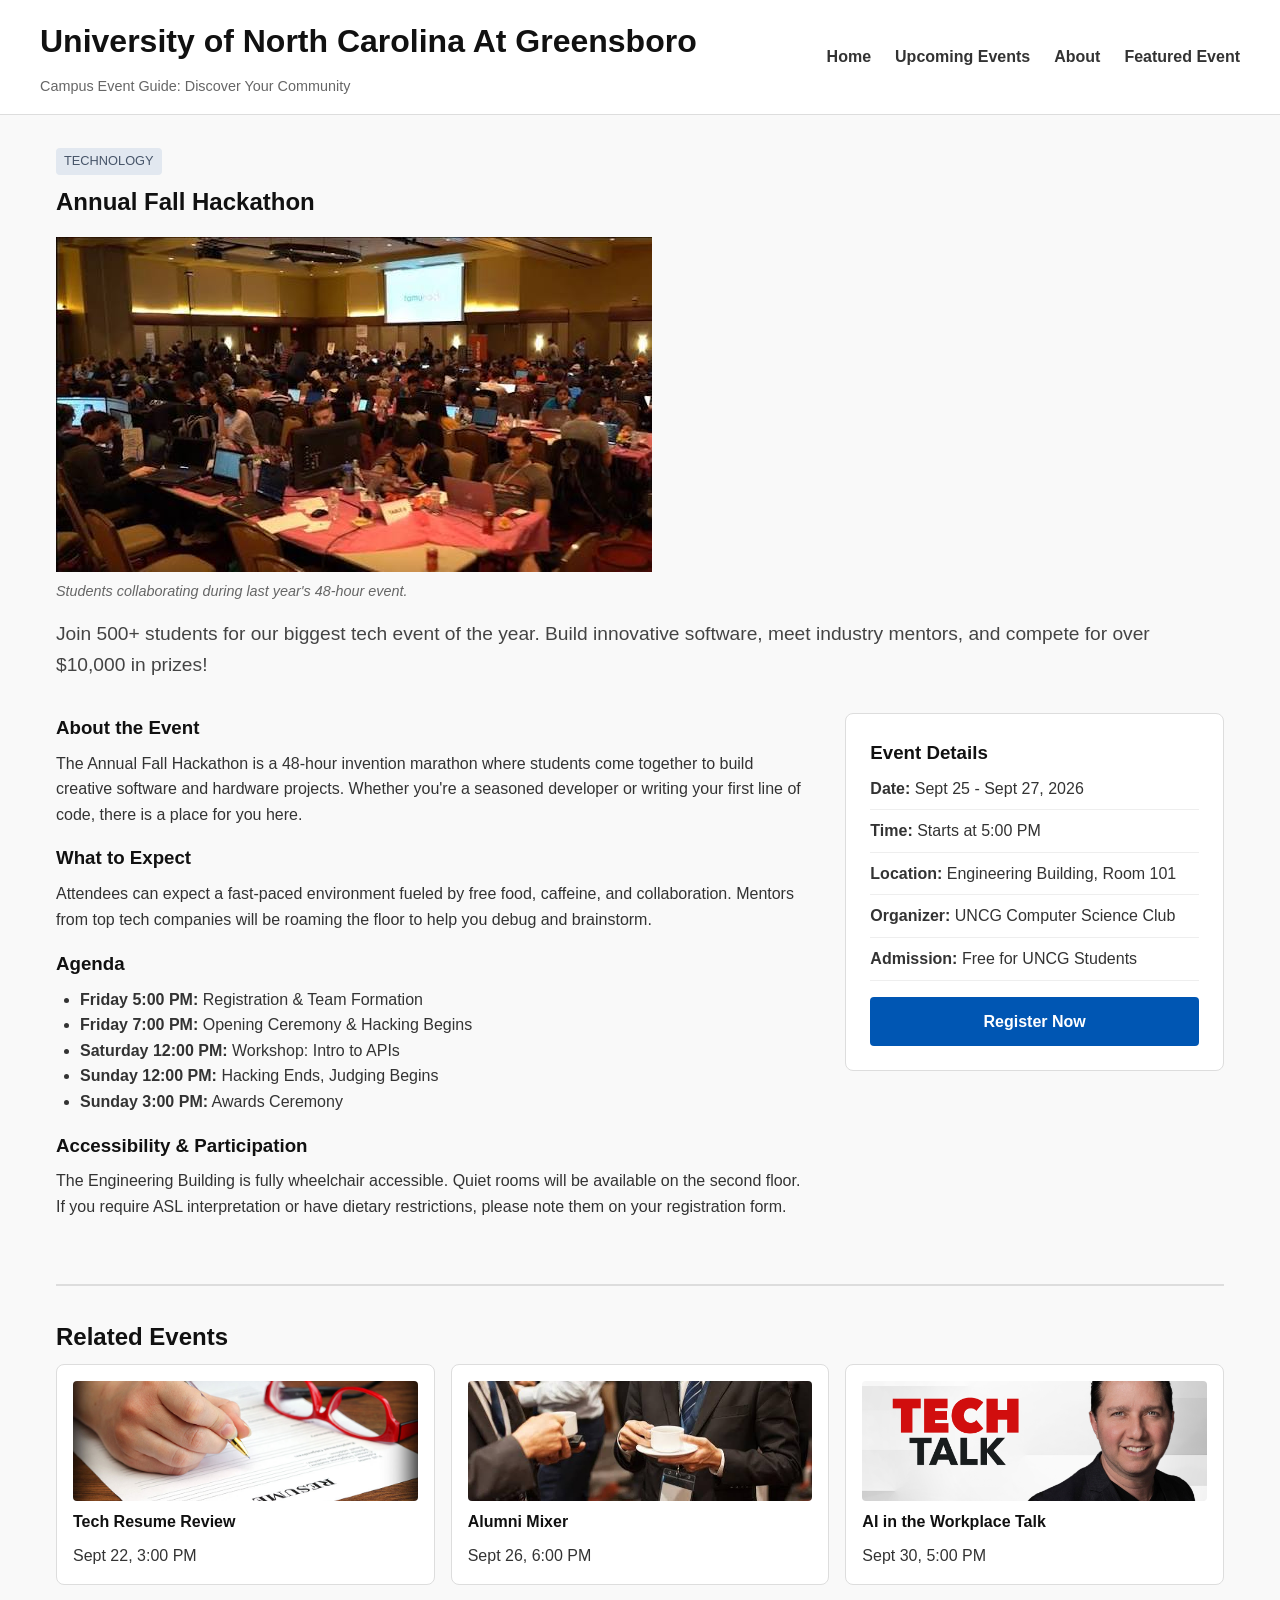
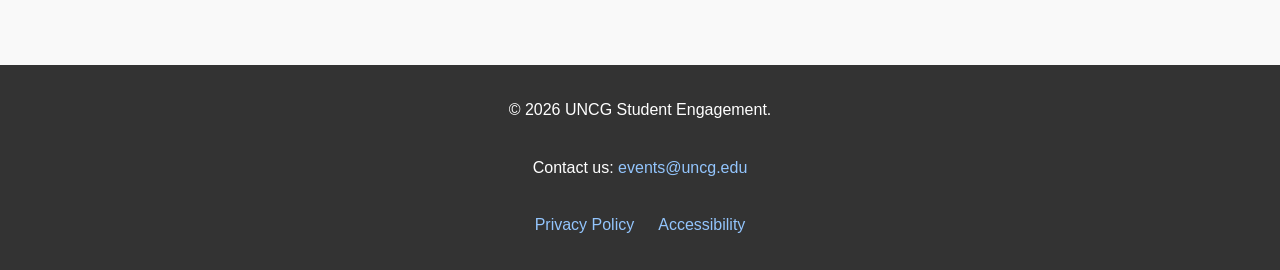
==== event.html @ 16bfea1f "Add HTML and CSS files for assignment 2" ====
<!DOCTYPE html>
<html lang="en">
<head>
    <meta charset="UTF-8">
    <meta name="viewport" content="width=device-width, initial-scale=1.0">
    <title>Annual Fall Hackathon - UNCG Event Guide</title>
    <link rel="stylesheet" href="css/styles.css">
</head>
<body>
    <header class="site-header">
        <div class="header-container">
            <div class="branding">
                <h1>University of North Carolina At Greensboro</h1>
                <p>Campus Event Guide: Discover Your Community</p>
            </div>
            <nav class="main-nav">
                <ul>
                    <li><a href="index.html">Home</a></li>
                    <li><a href="index.html#upcoming-events">Upcoming Events</a></li>
                    <li><a href="index.html#about">About</a></li>
                    <li><a href="event.html">Featured Event</a></li>
                </ul>
            </nav>
        </div>
    </header>

    <main>
        <article class="event-details">
            <header class="event-intro">
                <span class="category">Technology</span>
                <h2>Annual Fall Hackathon</h2>
                <figure>
                    <img src="images/event6.jpeg" alt="Large crowd of students working on laptops at the hackathon">
                    <figcaption>Students collaborating during last year's 48-hour event.</figcaption>
                </figure>
                <p class="intro-desc">Join 500+ students for our biggest tech event of the year. Build innovative software, meet industry mentors, and compete for over $10,000 in prizes!</p>
            </header>

            <div class="layout-grid">
                <div class="main-content">
                    <h3>About the Event</h3>
                    <p>The Annual Fall Hackathon is a 48-hour invention marathon where students come together to build creative software and hardware projects. Whether you're a seasoned developer or writing your first line of code, there is a place for you here.</p>
                    
                    <h3>What to Expect</h3>
                    <p>Attendees can expect a fast-paced environment fueled by free food, caffeine, and collaboration. Mentors from top tech companies will be roaming the floor to help you debug and brainstorm.</p>
                    
                    <h3>Agenda</h3>
                    <ul>
                        <li><strong>Friday 5:00 PM:</strong> Registration & Team Formation</li>
                        <li><strong>Friday 7:00 PM:</strong> Opening Ceremony & Hacking Begins</li>
                        <li><strong>Saturday 12:00 PM:</strong> Workshop: Intro to APIs</li>
                        <li><strong>Sunday 12:00 PM:</strong> Hacking Ends, Judging Begins</li>
                        <li><strong>Sunday 3:00 PM:</strong> Awards Ceremony</li>
                    </ul>

                    <h3>Accessibility & Participation</h3>
                    <p>The Engineering Building is fully wheelchair accessible. Quiet rooms will be available on the second floor. If you require ASL interpretation or have dietary restrictions, please note them on your registration form.</p>
                </div>

                <aside class="event-sidebar">
                    <h3>Event Details</h3>
                    <ul class="sidebar-list">
                        <li><strong>Date:</strong> Sept 25 - Sept 27, 2026</li>
                        <li><strong>Time:</strong> Starts at 5:00 PM</li>
                        <li><strong>Location:</strong> Engineering Building, Room 101</li>
                        <li><strong>Organizer:</strong> UNCG Computer Science Club</li>
                        <li><strong>Admission:</strong> Free for UNCG Students</li>
                    </ul>
                    <a href="#" class="btn btn-full">Register Now</a>
                </aside>
            </div>
        </article>

        <section class="related-events-section">
            <h2>Related Events</h2>
            <div class="related-events">
                <div class="compact-card">
                    <img src="images/event4.jpg" alt="Resume workshop">
                    <h4>Tech Resume Review</h4>
                    <time datetime="2026-09-22T15:00">Sept 22, 3:00 PM</time>
                </div>
                <div class="compact-card">
                    <img src="images/event7.jpeg" alt="Networking mixer">
                    <h4>Alumni Mixer</h4>
                    <time datetime="2026-09-26T18:00">Sept 26, 6:00 PM</time>
                </div>
                <div class="compact-card">
                    <img src="images/techtalk.png" alt="Tech talk">
                    <h4>AI in the Workplace Talk</h4>
                    <time datetime="2026-09-30T17:00">Sept 30, 5:00 PM</time>
                </div>
            </div>
        </section>
    </main>

    <footer class="site-footer">
        <div class="footer-content">
            <p>&copy; 2026 UNCG Student Engagement.</p>
            <p>Contact us: <a href="mailto:events@uncg.edu">events@uncg.edu</a></p>
            <nav class="footer-nav">
                <a href="#privacy">Privacy Policy</a>
                <a href="#accessibility">Accessibility</a>
            </nav>
        </div>
    </footer>
</body>
</html>
---- css/styles.css ----
/* =========================================
   CSSBase Styles
   ========================================= */
*, *::before, *::after {
    box-sizing: border-box;
    margin: 0;
    padding: 0;
}

body {
    font-family: 'Segoe UI', Tahoma, Geneva, Verdana, sans-serif;
    line-height: 1.6;
    color: #333;
    background-color: #f9f9f9;
}

img {
    max-width: 100%;
    height: auto;
    display: block;
}

a {
    color: #0056b3;
    text-decoration: none;
}

a:hover {
    text-decoration: underline;
}


h1, h2, h3, h4 {
    margin-bottom: 0.5rem;
    color: #111;
}

p, ul {
    margin-bottom: 1rem;
}

ul {
    padding-left: 1.5rem;
}

.btn {
    display: inline-block;
    background-color: #0056b3;
    color: #fff;
    padding: 0.75rem 1.5rem;
    border-radius: 4px;
    font-weight: bold;
    text-align: center;
}

.btn:hover {
    background-color: #004494;
    text-decoration: none;
}

.btn-full {
    display: block;
    width: 100%;
}

.category {
    display: inline-block;
    background-color: #e2e8f0;
    color: #475569;
    padding: 0.2rem 0.5rem;
    font-size: 0.8rem;
    border-radius: 4px;
    text-transform: uppercase;
    margin-bottom: 0.5rem;
}

/* =========================================
   Header &Navigation
   ========================================= */
.site-header {
    background-color: #fff;
    border-bottom: 1px solid #ddd;
    padding: 1rem;
}

.header-container {
    max-width: 1200px;
    margin: 0 auto;
    display: flex;
    flex-direction: column;
    align-items: center;
    gap: 1rem;
}

.branding p {
    font-size: 0.9rem;
    color: #666;
    margin: 0;
}

.main-nav ul {
    list-style: none;
    padding: 0;
    margin: 0;
    display: flex;
    flex-wrap: wrap;
    gap: 1.5rem;
    justify-content: center;
}

.main-nav a {
    font-weight: bold;
    color: #333;
}

/* =========================================
   MainContent
   ========================================= */
main {
    max-width: 1200px;
    margin: 0 auto;
    padding: 2rem 1rem;
}

.hero {
    text-align: center;
    margin-bottom: 3rem;
}

.hero-content {
    margin-bottom: 2rem;
}

/* Upcoming Events Grid */
.upcoming-events {
    margin-bottom: 3rem;
}

.events-grid {
    display: grid;
    grid-template-columns: 1fr;
    gap: 1.5rem;
}

.event-card {
    background-color: #fff;
    border: 1px solid #ddd;
    border-radius: 8px;
    overflow: hidden;
    display: flex;
    flex-direction: column;
}

.event-card img {
    height: 200px;
    object-fit: cover;
    width: 100%;
}

.card-content {
    padding: 1.5rem;
    flex-grow: 1;
}

.card-content time, .card-content .location {
    font-size: 0.9rem;
    color: #555;
    display: block;
}

.card-content .desc {
    margin-top: 1rem;
}

/* About Section */
.about-section {
    background-color: #fff;
    padding: 2rem;
    border-radius: 8px;
    border: 1px solid #ddd;
}

/* =========================================
   Event Details Page
   ========================================= */
.event-intro {
    margin-bottom: 2rem;
}

.event-intro figure {
    margin: 1rem 0;
}

.event-intro figcaption {
    font-size: 0.9rem;
    color: #666;
    font-style: italic;
    margin-top: 0.5rem;
}

.intro-desc {
    font-size: 1.2rem;
    color: #444;
}

/* Main vs Sidebar */
.layout-grid {
    display: grid;
    grid-template-columns: 1fr;
    gap: 2rem;
    margin-bottom: 3rem;
}

.sidebar-list {
    list-style: none;
    padding: 0;
}

.sidebar-list li {
    margin-bottom: 0.5rem;
    padding-bottom: 0.5rem;
    border-bottom: 1px solid #eee;
}

.event-sidebar {
    background-color: #fff;
    padding: 1.5rem;
    border: 1px solid #ddd;
    border-radius: 8px;
    align-self: start;
}

/* Related Events (Flexbox) */
.related-events-section {
    border-top: 2px solid #ddd;
    padding-top: 2rem;
}

.related-events {
    display: flex;
    flex-wrap: wrap;
    gap: 1rem;
    justify-content: space-between;
}

.compact-card {
    background-color: #fff;
    border: 1px solid #ddd;
    border-radius: 8px;
    padding: 1rem;
    flex: 1 1 300px;
}

.compact-card img {
    height: 120px;
    object-fit: cover;
    width: 100%;
    border-radius: 4px;
    margin-bottom: 0.5rem;
}

/* =========================================
   Footer
   ========================================= */
.site-footer {
    background-color: #333;
    color: #fff;
    text-align: center;
    padding: 2rem 1rem;
    margin-top: 3rem;
}

.site-footer a {
    color: #93c5fd;
}

.footer-content {
    display: flex;
    flex-direction: column;
    gap: 1rem;
    align-items: center;
}

.footer-nav {
    display: flex;
    gap: 1.5rem;
}

/* =========================================
   Media Queries
   ========================================= */


@media (min-width: 768px) {
    .header-container {
        flex-direction: row;
        justify-content: space-between;
    }
    
    .events-grid {
        grid-template-columns: repeat(2, 1fr);
    }
    
    .layout-grid {
        grid-template-columns: 2fr 1fr;
    }
}


@media (min-width: 1024px) {
    .events-grid {
        grid-template-columns: repeat(3, 1fr);
    }
    
    
    .featured-card {
        grid-column: span 2;
    }
}
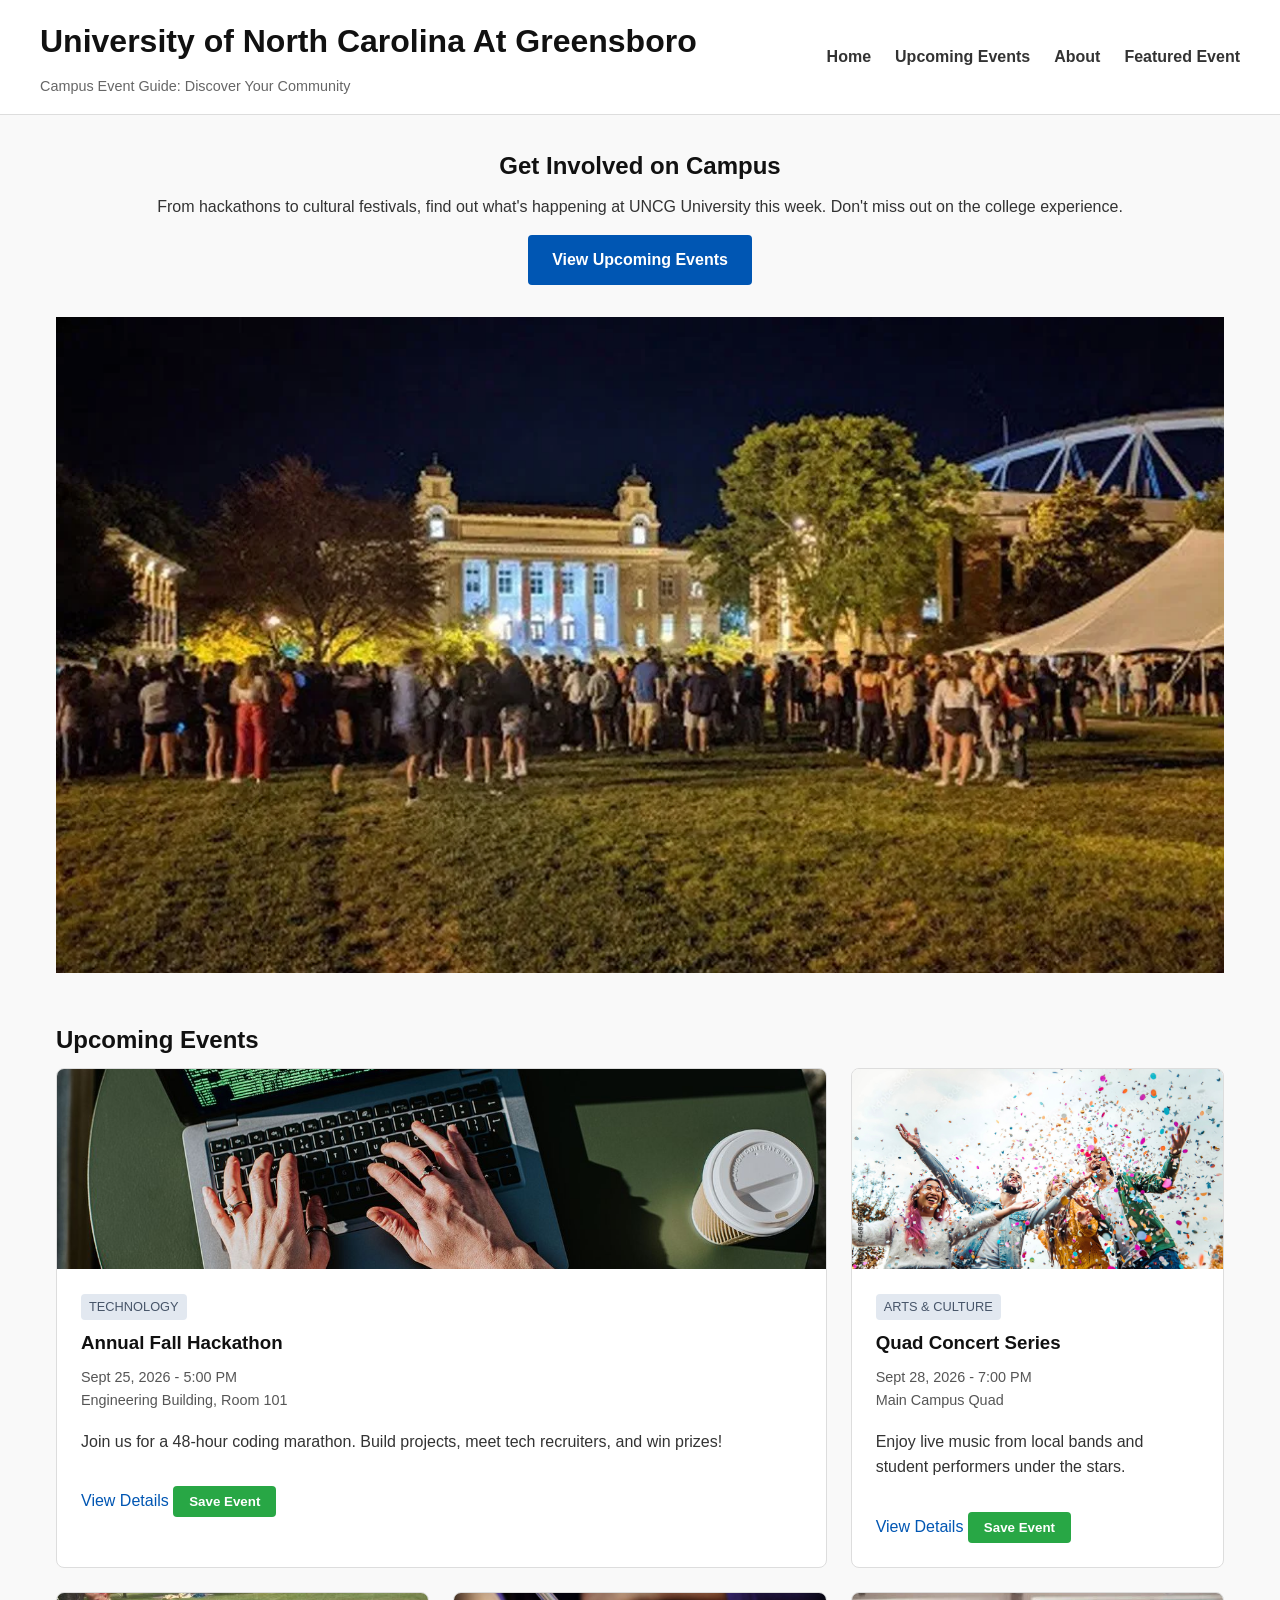
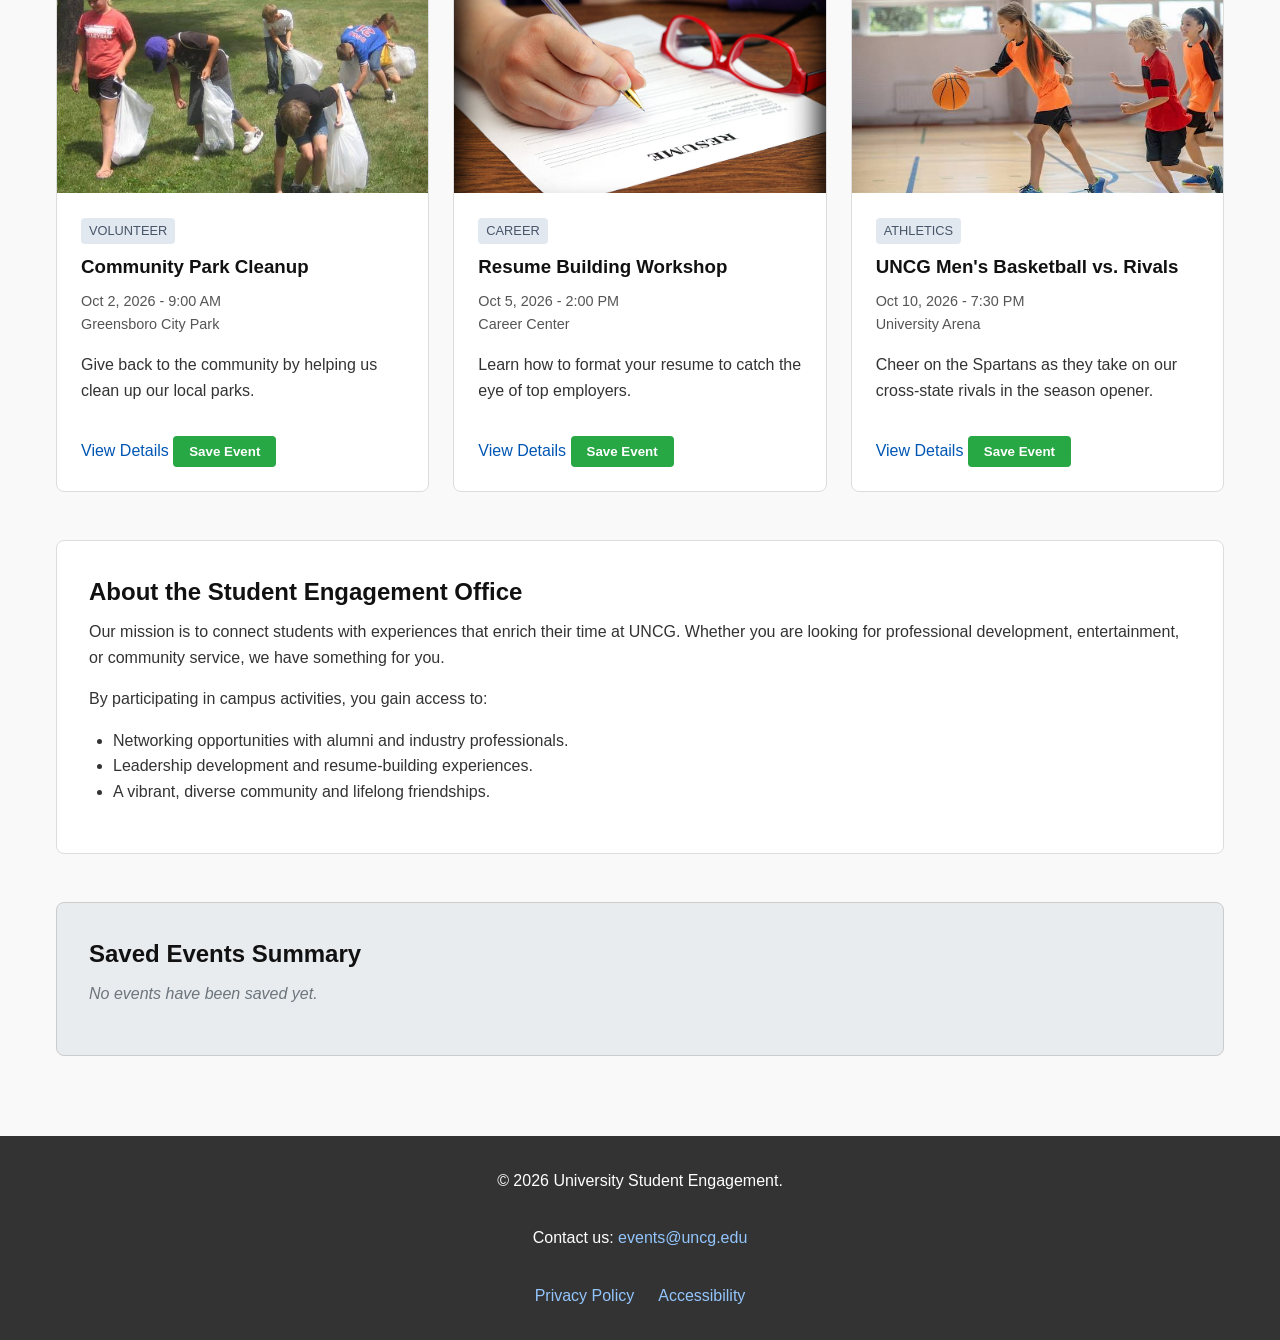
==== commit b086eb22: "Complete Assignment 3 JS enhancements" ====
--- a/event.html
+++ b/event.html
@@ -3,8 +3,9 @@
 <head>
     <meta charset="UTF-8">
     <meta name="viewport" content="width=device-width, initial-scale=1.0">
-    <title>Annual Fall Hackathon - UNCG Event Guide</title>
+    <title>University of North Carolina At Greensboro Event Guide</title>
     <link rel="stylesheet" href="css/styles.css">
+    <script src="js/scripts.js" defer></script>
 </head>
 <body>
     <header class="site-header">
@@ -16,8 +17,8 @@
             <nav class="main-nav">
                 <ul>
                     <li><a href="index.html">Home</a></li>
-                    <li><a href="index.html#upcoming-events">Upcoming Events</a></li>
-                    <li><a href="index.html#about">About</a></li>
+                    <li><a href="#upcoming-events">Upcoming Events</a></li>
+                    <li><a href="#about">About</a></li>
                     <li><a href="event.html">Featured Event</a></li>
                 </ul>
             </nav>
@@ -25,78 +26,103 @@
     </header>
 
     <main>
-        <article class="event-details">
-            <header class="event-intro">
-                <span class="category">Technology</span>
-                <h2>Annual Fall Hackathon</h2>
-                <figure>
-                    <img src="images/event6.jpeg" alt="Large crowd of students working on laptops at the hackathon">
-                    <figcaption>Students collaborating during last year's 48-hour event.</figcaption>
-                </figure>
-                <p class="intro-desc">Join 500+ students for our biggest tech event of the year. Build innovative software, meet industry mentors, and compete for over $10,000 in prizes!</p>
-            </header>
+        <section class="hero">
+            <div class="hero-content">
+                <h2>Get Involved on Campus</h2>
+                <p>From hackathons to cultural festivals, find out what's happening at UNCG University this week. Don't miss out on the college experience.</p>
+                <a href="#upcoming-events" class="btn">View Upcoming Events</a>
+            </div>
+            <figure class="hero-image">
+                <img src="images/quad.webp" alt="Students gathering on the university quad">
+            </figure>
+        </section>
 
-            <div class="layout-grid">
-                <div class="main-content">
-                    <h3>About the Event</h3>
-                    <p>The Annual Fall Hackathon is a 48-hour invention marathon where students come together to build creative software and hardware projects. Whether you're a seasoned developer or writing your first line of code, there is a place for you here.</p>
-                    
-                    <h3>What to Expect</h3>
-                    <p>Attendees can expect a fast-paced environment fueled by free food, caffeine, and collaboration. Mentors from top tech companies will be roaming the floor to help you debug and brainstorm.</p>
-                    
-                    <h3>Agenda</h3>
-                    <ul>
-                        <li><strong>Friday 5:00 PM:</strong> Registration & Team Formation</li>
-                        <li><strong>Friday 7:00 PM:</strong> Opening Ceremony & Hacking Begins</li>
-                        <li><strong>Saturday 12:00 PM:</strong> Workshop: Intro to APIs</li>
-                        <li><strong>Sunday 12:00 PM:</strong> Hacking Ends, Judging Begins</li>
-                        <li><strong>Sunday 3:00 PM:</strong> Awards Ceremony</li>
-                    </ul>
+        <section id="upcoming-events" class="upcoming-events">
+            <h2>Upcoming Events</h2>
+            <div class="events-grid">
+                <!-- Card 1 -->
+                <article class="event-card featured-card">
+                    <img src="images/event1.jpg" alt="Students coding at laptops">
+                    <div class="card-content">
+                        <span class="category">Technology</span>
+                        <h3>Annual Fall Hackathon</h3>
+                        <time datetime="2026-09-25T17:00">Sept 25, 2026 - 5:00 PM</time>
+                        <p class="location">Engineering Building, Room 101</p>
+                        <p class="desc">Join us for a 48-hour coding marathon. Build projects, meet tech recruiters, and win prizes!</p>
+                        <a href="event.html" class="btn-link">View Details</a>
+                    </div>
+                </article>
 
-                    <h3>Accessibility & Participation</h3>
-                    <p>The Engineering Building is fully wheelchair accessible. Quiet rooms will be available on the second floor. If you require ASL interpretation or have dietary restrictions, please note them on your registration form.</p>
-                </div>
+                <!-- Card 2 -->
+                <article class="event-card">
+                    <img src="images/Event2.jpg" alt="Live music performance">
+                    <div class="card-content">
+                        <span class="category">Arts & Culture</span>
+                        <h3>Quad Concert Series</h3>
+                        <time datetime="2026-09-28T19:00">Sept 28, 2026 - 7:00 PM</time>
+                        <p class="location">Main Campus Quad</p>
+                        <p class="desc">Enjoy live music from local bands and student performers under the stars.</p>
+                        <a href="event.html" class="btn-link">View Details</a>
+                    </div>
+                </article>
 
-                <aside class="event-sidebar">
-                    <h3>Event Details</h3>
-                    <ul class="sidebar-list">
-                        <li><strong>Date:</strong> Sept 25 - Sept 27, 2026</li>
-                        <li><strong>Time:</strong> Starts at 5:00 PM</li>
-                        <li><strong>Location:</strong> Engineering Building, Room 101</li>
-                        <li><strong>Organizer:</strong> UNCG Computer Science Club</li>
-                        <li><strong>Admission:</strong> Free for UNCG Students</li>
-                    </ul>
-                    <a href="#" class="btn btn-full">Register Now</a>
-                </aside>
+                <!-- Card 3 -->
+                <article class="event-card">
+                    <img src="images/event3.jpeg" alt="Students picking up trash in a park">
+                    <div class="card-content">
+                        <span class="category">Volunteer</span>
+                        <h3>Community Park Cleanup</h3>
+                        <time datetime="2026-10-02T09:00">Oct 2, 2026 - 9:00 AM</time>
+                        <p class="location">Greensboro City Park</p>
+                        <p class="desc">Give back to the community by helping us clean up our local parks.</p>
+                        <a href="#" class="btn-link">View Details</a>
+                    </div>
+                </article>
+
+                <!-- Card 4 -->
+                <article class="event-card">
+                    <img src="images/event4.jpg" alt="Resume writing workshop">
+                    <div class="card-content">
+                        <span class="category">Career</span>
+                        <h3>Resume Building Workshop</h3>
+                        <time datetime="2026-10-05T14:00">Oct 5, 2026 - 2:00 PM</time>
+                        <p class="location">Career Center</p>
+                        <p class="desc">Learn how to format your resume to catch the eye of top employers.</p>
+                        <a href="#" class="btn-link">View Details</a>
+                    </div>
+                </article>
+
+                <!-- Card 5 -->
+                <article class="event-card">
+                    <img src="images/event5.jpeg" alt="Basketball game">
+                    <div class="card-content">
+                        <span class="category">Athletics</span>
+                        <h3>UNCG Men's Basketball vs. Rivals</h3>
+                        <time datetime="2026-10-10T19:30">Oct 10, 2026 - 7:30 PM</time>
+                        <p class="location">University Arena</p>
+                        <p class="desc">Cheer on the Spartans as they take on our cross-state rivals in the season opener.</p>
+                        <a href="#" class="btn-link">View Details</a>
+                    </div>
+                </article>
             </div>
-        </article>
+        </section>
 
-        <section class="related-events-section">
-            <h2>Related Events</h2>
-            <div class="related-events">
-                <div class="compact-card">
-                    <img src="images/event4.jpg" alt="Resume workshop">
-                    <h4>Tech Resume Review</h4>
-                    <time datetime="2026-09-22T15:00">Sept 22, 3:00 PM</time>
-                </div>
-                <div class="compact-card">
-                    <img src="images/event7.jpeg" alt="Networking mixer">
-                    <h4>Alumni Mixer</h4>
-                    <time datetime="2026-09-26T18:00">Sept 26, 6:00 PM</time>
-                </div>
-                <div class="compact-card">
-                    <img src="images/techtalk.png" alt="Tech talk">
-                    <h4>AI in the Workplace Talk</h4>
-                    <time datetime="2026-09-30T17:00">Sept 30, 5:00 PM</time>
-                </div>
-            </div>
+        <section id="about" class="about-section">
+            <h2>About the Student Engagement Office</h2>
+            <p>Our mission is to connect students with experiences that enrich their time at UNCG. Whether you are looking for professional development, entertainment, or community service, we have something for you.</p>
+            <p>By participating in campus activities, you gain access to:</p>
+            <ul>
+                <li>Networking opportunities with alumni and industry professionals.</li>
+                <li>Leadership development and resume-building experiences.</li>
+                <li>A vibrant, diverse community and lifelong friendships.</li>
+            </ul>
         </section>
     </main>
 
     <footer class="site-footer">
         <div class="footer-content">
-            <p>&copy; 2026 UNCG Student Engagement.</p>
-            <p>Contact us: <a href="mailto:events@uncg.edu">events@uncg.edu</a></p>
+            <p>&copy; 2026 University Student Engagement.</p>
+            <p>Contact us: <a href="mailto:events@unxg.edu">events@uncg.edu</a></p>
             <nav class="footer-nav">
                 <a href="#privacy">Privacy Policy</a>
                 <a href="#accessibility">Accessibility</a>
--- a/css/styles.css
+++ b/css/styles.css
@@ -1,6 +1,4 @@
-/* =========================================
-   CSSBase Styles
-   ========================================= */
+
 *, *::before, *::after {
     box-sizing: border-box;
     margin: 0;
@@ -74,9 +72,7 @@
     margin-bottom: 0.5rem;
 }
 
-/* =========================================
-   Header &Navigation
-   ========================================= */
+
 .site-header {
     background-color: #fff;
     border-bottom: 1px solid #ddd;
@@ -113,9 +109,8 @@
     color: #333;
 }
 
-/* =========================================
-   MainContent
-   ========================================= */
+
+  
 main {
     max-width: 1200px;
     margin: 0 auto;
@@ -131,7 +126,7 @@
     margin-bottom: 2rem;
 }
 
-/* Upcoming Events Grid */
+
 .upcoming-events {
     margin-bottom: 3rem;
 }
@@ -180,9 +175,7 @@
     border: 1px solid #ddd;
 }
 
-/* =========================================
-   Event Details Page
-   ========================================= */
+
 .event-intro {
     margin-bottom: 2rem;
 }
@@ -203,7 +196,7 @@
     color: #444;
 }
 
-/* Main vs Sidebar */
+
 .layout-grid {
     display: grid;
     grid-template-columns: 1fr;
@@ -230,7 +223,7 @@
     align-self: start;
 }
 
-/* Related Events (Flexbox) */
+
 .related-events-section {
     border-top: 2px solid #ddd;
     padding-top: 2rem;
@@ -259,9 +252,7 @@
     margin-bottom: 0.5rem;
 }
 
-/* =========================================
-   Footer
-   ========================================= */
+
 .site-footer {
     background-color: #333;
     color: #fff;
@@ -286,9 +277,6 @@
     gap: 1.5rem;
 }
 
-/* =========================================
-   Media Queries
-   ========================================= */
 
 
 @media (min-width: 768px) {
@@ -306,14 +294,84 @@
     }
 }
 
-
 @media (min-width: 1024px) {
     .events-grid {
         grid-template-columns: repeat(3, 1fr);
     }
     
-    
     .featured-card {
         grid-column: span 2;
     }
+}
+
+
+.btn-save {
+    background-color: #28a745;
+    color: #fff;
+    padding: 0.5rem 1rem;
+    border: none;
+    border-radius: 4px;
+    cursor: pointer;
+    font-weight: bold;
+    margin-top: 1rem;
+    transition: background-color 0.2s ease;
+}
+
+.btn-save:hover {
+    background-color: #218838;
+}
+
+
+.btn-save.remove {
+    background-color: #dc3545;
+}
+
+.btn-save.remove:hover {
+    background-color: #c82333;
+}
+
+
+.event-card.saved-event {
+    border: 2px solid #28a745;
+    background-color: #f0fdf4;
+    box-shadow: 0 4px 8px rgba(40, 167, 69, 0.2);
+}
+
+
+.saved-events-section {
+    background-color: #e9ecef;
+    padding: 2rem;
+    margin-top: 3rem;
+    border-radius: 8px;
+    border: 1px solid #ccc;
+}
+
+.saved-events-list {
+    list-style: none;
+    padding: 0;
+}
+
+.saved-events-list li {
+    background: #fff;
+    margin-bottom: 1rem;
+    padding: 1rem;
+    border-radius: 4px;
+    border-left: 5px solid #28a745;
+    box-shadow: 0 2px 4px rgba(0,0,0,0.05);
+}
+
+.saved-events-list h4 {
+    margin: 0 0 0.5rem 0;
+    color: #28a745;
+}
+
+.saved-events-list p {
+    margin: 0;
+    font-size: 0.9rem;
+    color: #555;
+}
+
+.empty-message {
+    font-style: italic;
+    color: #6c757d;
 }
